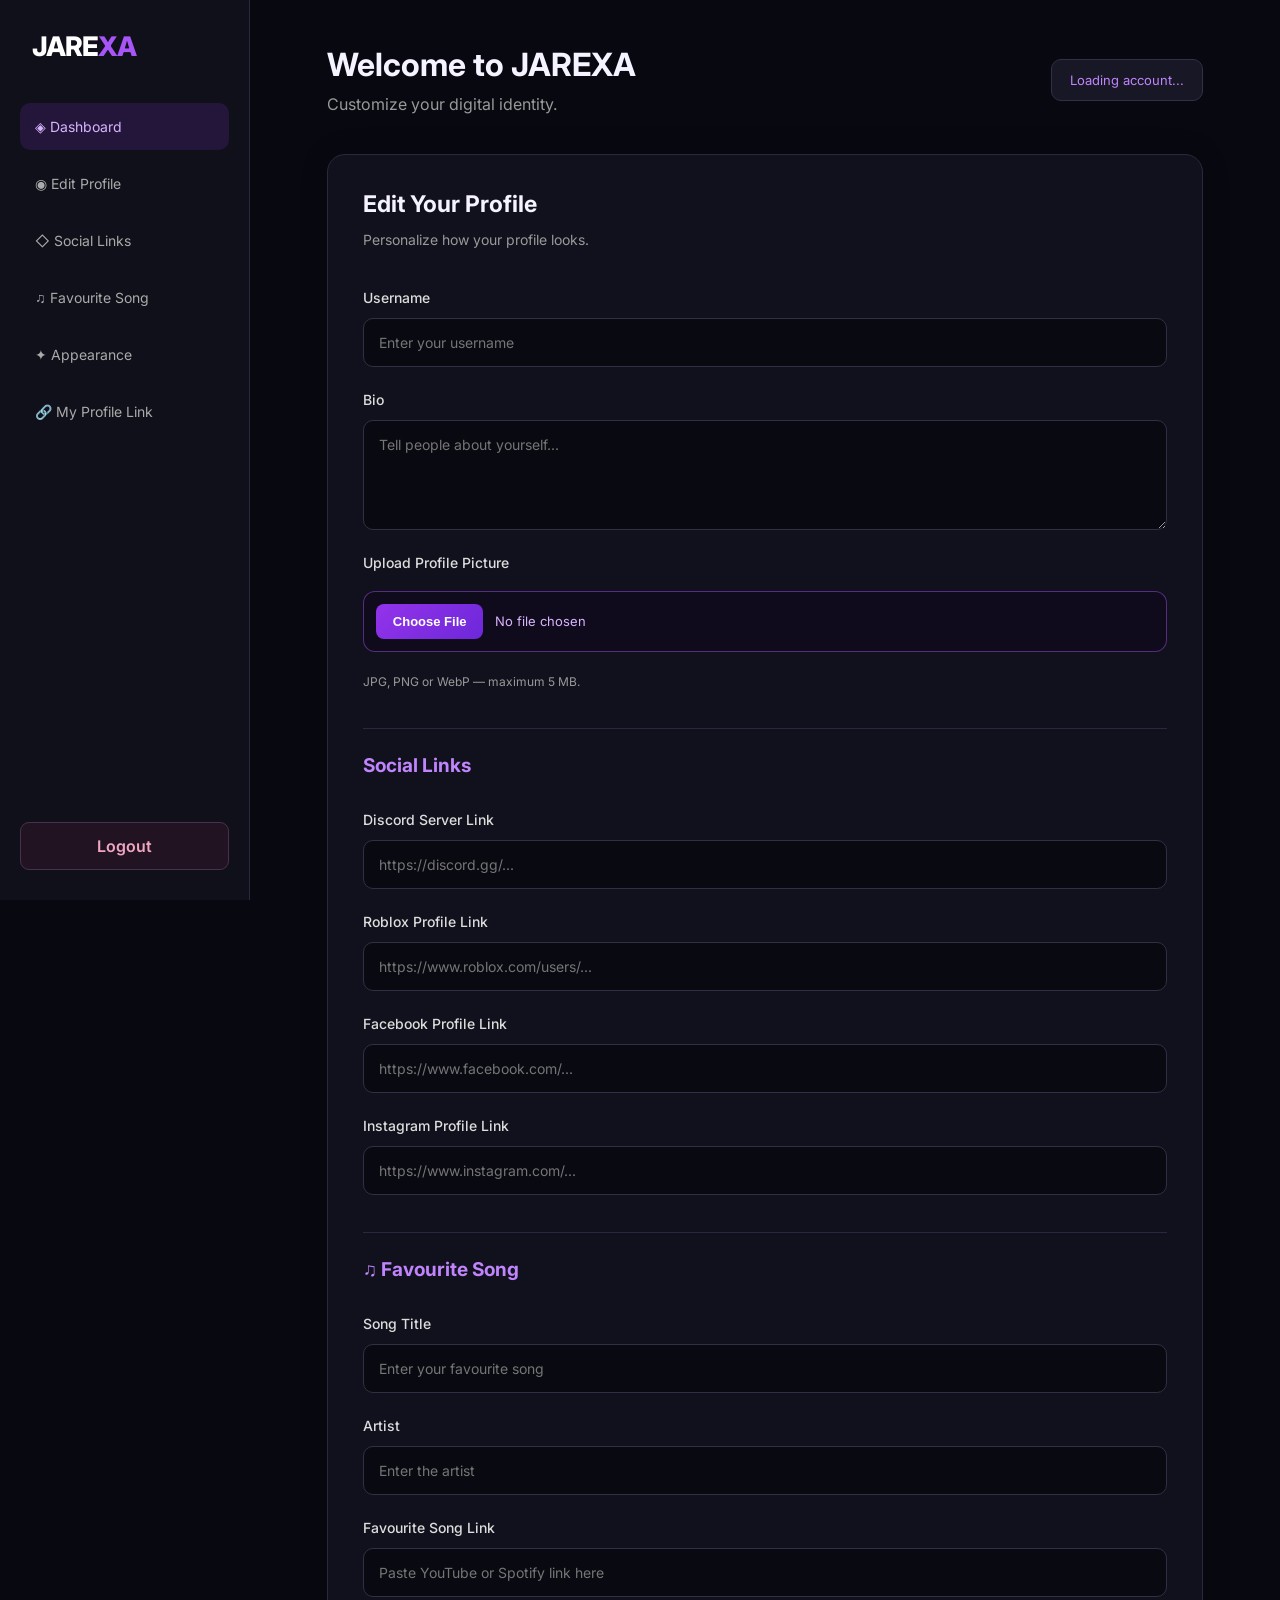
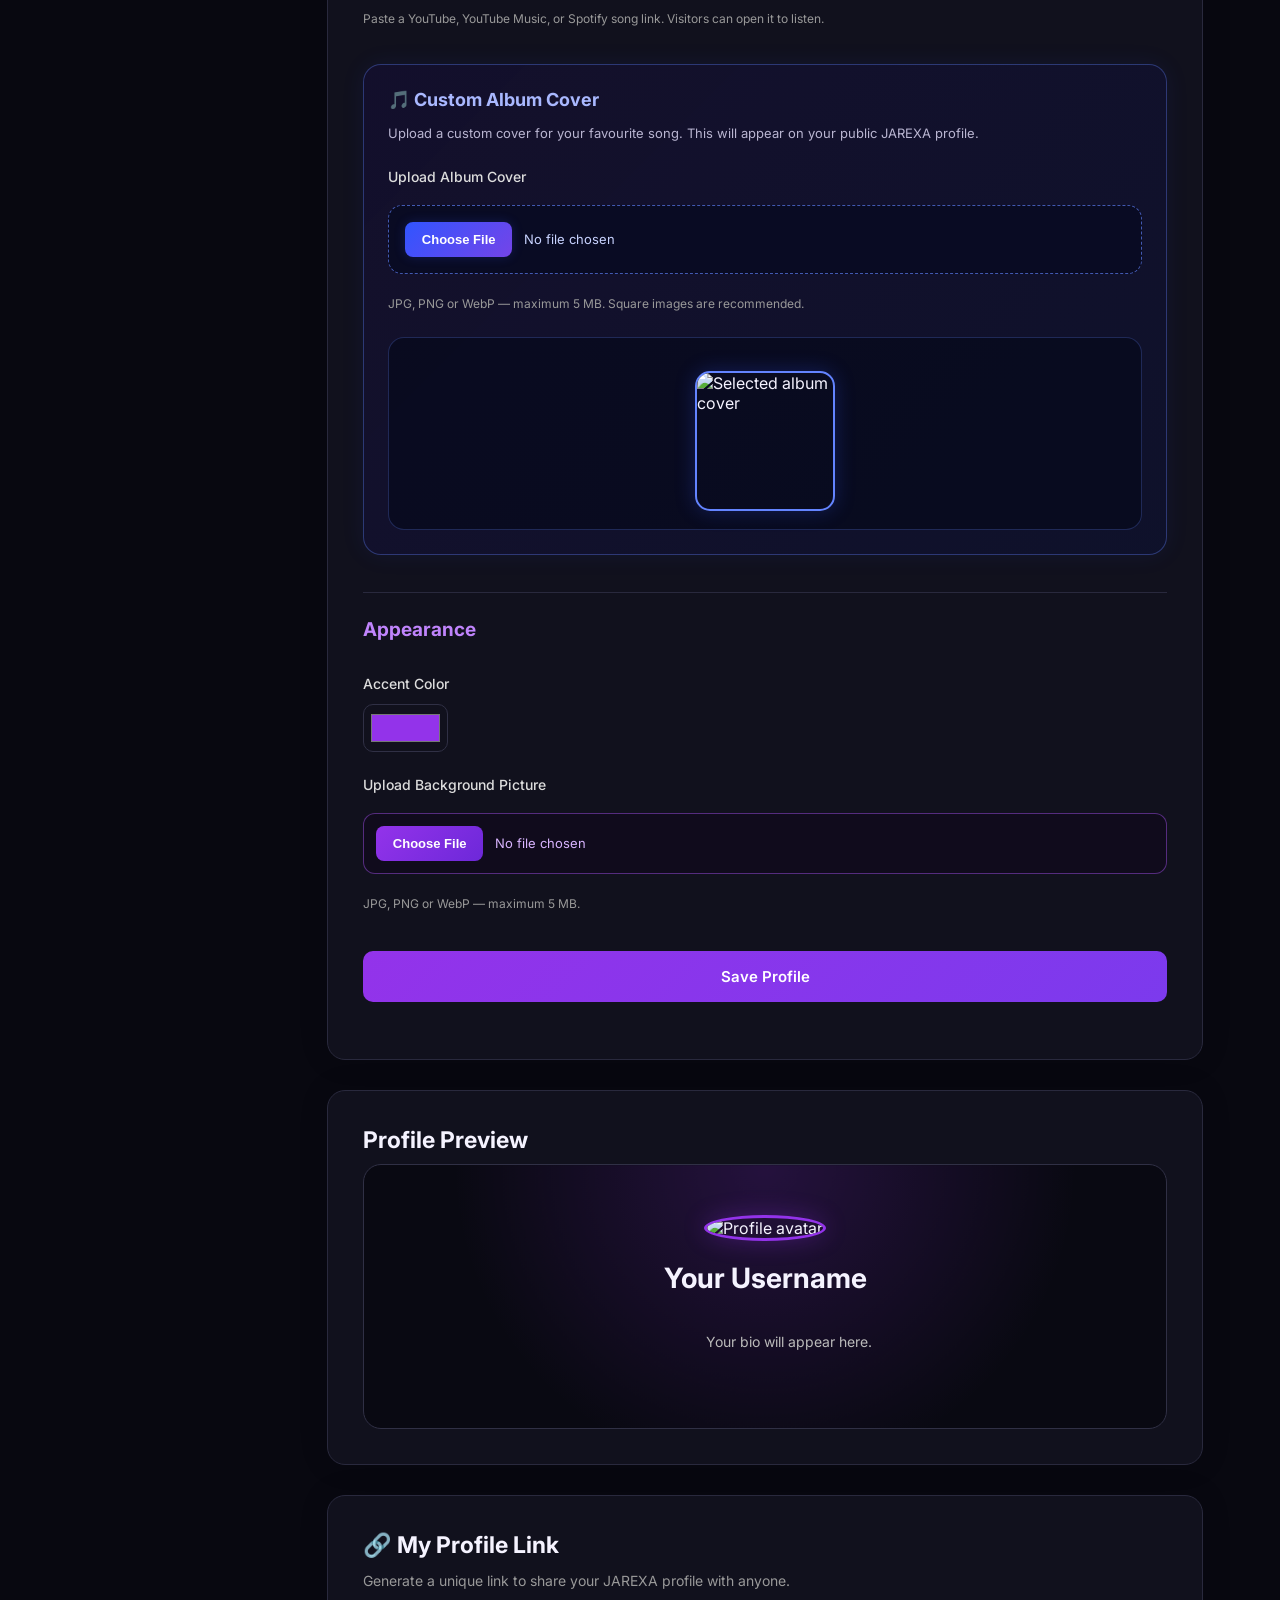
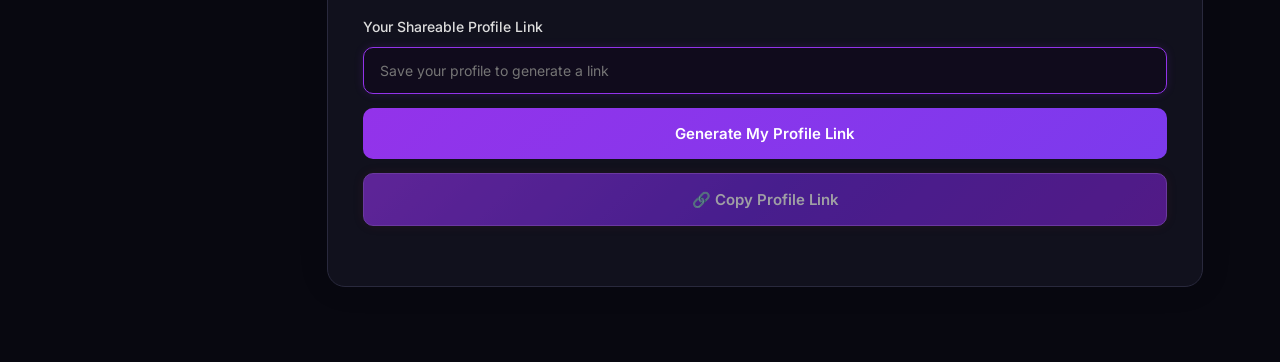
==== dashboard.html @ 4b4a604b "Initial commit" ====
<!DOCTYPE html>
<html lang="en">
<head>
  <meta charset="UTF-8">
  <meta name="viewport" content="width=device-width, initial-scale=1.0">

  <title>Dashboard — JAREXA</title>

  <link rel="stylesheet" href="./style.css">
  <link rel="stylesheet" href="./dashboard.css">
</head>

<body>

  <div class="dashboard-layout">

    <!-- SIDEBAR -->
    <aside class="dashboard-sidebar">

      <a href="./index.html" class="logo">
        JARE<span>XA</span>
      </a>

      <nav class="dashboard-menu">
        <a href="./dashboard.html" class="active">
          ◈ Dashboard
        </a>

        <a href="#profile-editor">
          ◉ Edit Profile
        </a>

        <a href="#social-links">
          ◇ Social Links
        </a>

        <a href="#music-settings">
          ♫ Favourite Song
        </a>

        <a href="#appearance">
          ✦ Appearance
        </a>

        <a href="#profile-link">
          🔗 My Profile Link
        </a>
      </nav>

      <button id="dashboardLogout" type="button">
        Logout
      </button>

    </aside>

    <!-- MAIN CONTENT -->
    <main class="dashboard-main">

      <!-- HEADER -->
      <header class="dashboard-header">
        <div>
          <h1>Welcome to JAREXA</h1>
          <p>Customize your digital identity.</p>
        </div>

        <span id="accountEmail">
          Loading account...
        </span>
      </header>

      <!-- PROFILE EDITOR -->
      <section class="dashboard-card" id="profile-editor">

        <h2>Edit Your Profile</h2>
        <p>Personalize how your profile looks.</p>

        <form id="profileForm">

          <label for="profileUsername">
            Username
          </label>

          <input
            type="text"
            id="profileUsername"
            placeholder="Enter your username"
            maxlength="30"
          >

          <label for="profileBio">
            Bio
          </label>

          <textarea
            id="profileBio"
            placeholder="Tell people about yourself..."
            maxlength="160"
          ></textarea>

          <!-- AVATAR -->
          <label for="profileAvatar">
            Upload Profile Picture
          </label>

          <input
            type="file"
            id="profileAvatar"
            accept="image/png,image/jpeg,image/webp"
          >

          <small>
            JPG, PNG or WebP — maximum 5 MB.
          </small>

          <!-- SOCIAL LINKS -->
          <div id="social-links">

            <h3>Social Links</h3>

            <label for="profileDiscord">
              Discord Server Link
            </label>

            <input
              type="url"
              id="profileDiscord"
              placeholder="https://discord.gg/..."
            >

            <label for="profileRoblox">
              Roblox Profile Link
            </label>

            <input
              type="url"
              id="profileRoblox"
              placeholder="https://www.roblox.com/users/..."
            >

            <label for="profileFacebook">
              Facebook Profile Link
            </label>

            <input
              type="url"
              id="profileFacebook"
              placeholder="https://www.facebook.com/..."
            >

            <label for="profileInstagram">
              Instagram Profile Link
            </label>

            <input
              type="url"
              id="profileInstagram"
              placeholder="https://www.instagram.com/..."
            >

          </div>

          <!-- FAVOURITE SONG -->
          <div id="music-settings">

            <h3>♫ Favourite Song</h3>

            <label for="profileSongTitle">
              Song Title
            </label>

            <input
              type="text"
              id="profileSongTitle"
              placeholder="Enter your favourite song"
              maxlength="100"
            >

            <label for="profileSongArtist">
              Artist
            </label>

            <input
              type="text"
              id="profileSongArtist"
              placeholder="Enter the artist"
              maxlength="100"
            >

            <label for="profileSongURL">
              Favourite Song Link
            </label>

            <input
              type="url"
              id="profileSongURL"
              placeholder="Paste YouTube or Spotify link here"
            >

            <small>
              Paste a YouTube, YouTube Music, or Spotify song link.
              Visitors can open it to listen.
            </small>

            <!-- CUSTOM ALBUM COVER -->
            <div class="album-cover-settings">

              <h3>🎵 Custom Album Cover</h3>

              <p>
                Upload a custom cover for your favourite song.
                This will appear on your public JAREXA profile.
              </p>

              <label for="profileSongCover">
                Upload Album Cover
              </label>

              <input
                type="file"
                id="profileSongCover"
                accept="image/png,image/jpeg,image/webp"
              >

              <small>
                JPG, PNG or WebP — maximum 5 MB.
                Square images are recommended.
              </small>

              <!-- ALBUM COVER PREVIEW -->
              <div
                class="album-cover-preview"
                id="albumCoverPreviewContainer"
                hidden
              >

                <img
                  id="albumCoverPreview"
                  src=""
                  alt="Selected album cover"
                  width="120"
                  height="120"
                  style="
                    width: 120px;
                    height: 120px;
                    object-fit: cover;
                    border-radius: 15px;
                    border: 2px solid #6384ff;
                    box-shadow: 0 0 20px rgba(49, 85, 255, 0.25);
                    margin-top: 15px;
                  "
                >

              </div>

            </div>

          </div>

          <!-- APPEARANCE -->
          <div id="appearance">

            <h3>Appearance</h3>

            <label for="profileColor">
              Accent Color
            </label>

            <input
              type="color"
              id="profileColor"
              value="#9333ea"
            >

            <label for="profileBackground">
              Upload Background Picture
            </label>

            <input
              type="file"
              id="profileBackground"
              accept="image/png,image/jpeg,image/webp"
            >

            <small>
              JPG, PNG or WebP — maximum 5 MB.
            </small>

          </div>

          <button
            type="submit"
            class="save-profile"
          >
            Save Profile
          </button>

          <p id="saveMessage" role="status"></p>

        </form>

      </section>

      <!-- PROFILE PREVIEW -->
      <section class="dashboard-card">

        <h2>Profile Preview</h2>

        <div
          class="profile-preview"
          id="profilePreview"
        >

          <img
            id="previewAvatar"
            src="https://placehold.co/120x120/181825/ffffff?text=J"
            alt="Profile avatar"
          >

          <h2 id="previewUsername">
            Your Username
          </h2>

          <p id="previewBio">
            Your bio will appear here.
          </p>

        </div>

      </section>

      <!-- SHAREABLE PROFILE LINK -->
      <section
        class="dashboard-card"
        id="profile-link"
      >

        <h2>🔗 My Profile Link</h2>

        <p>
          Generate a unique link to share your
          JAREXA profile with anyone.
        </p>

        <label for="publicProfileLink">
          Your Shareable Profile Link
        </label>

        <input
          type="text"
          id="publicProfileLink"
          placeholder="Save your profile to generate a link"
          readonly
        >

        <button
          type="button"
          id="generateProfileLink"
          class="save-profile"
        >
          Generate My Profile Link
        </button>

        <button
          type="button"
          id="copyProfileLink"
          class="save-profile"
          disabled
        >
          🔗 Copy Profile Link
        </button>

        <p id="linkMessage" role="status"></p>

      </section>

    </main>

  </div>

  <script
    type="module"
    src="./dashboard.js"
  ></script>

</body>
</html>
---- style.css ----
@import url('https://fonts.googleapis.com/css2?family=Inter:wght@400;500;600;700;800&display=swap');

:root {
  --background: #080810;
  --surface: #11111d;
  --surface-light: #171726;
  --primary: #9333ea;
  --primary-light: #a855f7;
  --text: #ffffff;
  --muted: #a1a1b5;
  --border: #29293e;
}

* {
  margin: 0;
  padding: 0;
  box-sizing: border-box;
}

html {
  scroll-behavior: smooth;
}

body {
  font-family: 'Inter', sans-serif;
  background: var(--background);
  color: var(--text);
  min-height: 100vh;
  overflow-x: hidden;
}

button,
input,
textarea {
  font: inherit;
}

button {
  cursor: pointer;
}

a {
  -webkit-tap-highlight-color: transparent;
}

button:focus-visible,
a:focus-visible,
input:focus-visible {
  outline: 2px solid #c084fc;
  outline-offset: 3px;
}

/* NAVIGATION */

.navbar {
  width: 100%;
  padding: 25px 8%;
  display: flex;
  justify-content: space-between;
  align-items: center;
  gap: 20px;
  background: rgba(10, 10, 20, 0.9);
  border-bottom: 1px solid var(--border);
}

.logo {
  color: white;
  font-size: 27px;
  font-weight: 800;
  text-decoration: none;
  letter-spacing: -1px;
}

.logo span {
  color: var(--primary-light);
}

.nav-links {
  display: flex;
  align-items: center;
  gap: 30px;
}

.nav-links a {
  color: #c4c4d0;
  text-decoration: none;
  font-size: 14px;
  transition: color 0.2s;
}

.nav-links a:hover {
  color: #c084fc;
}

.nav-links .nav-button {
  display: inline-block;
  background: var(--primary);
  color: white;
  padding: 11px 22px;
  border-radius: 9px;
  font-weight: 600;
  transition: background 0.2s, transform 0.2s;
}

.nav-links .nav-button:hover {
  background: var(--primary-light);
  color: white;
  transform: translateY(-2px);
}

/* HERO */

.hero {
  min-height: 85vh;
  display: flex;
  align-items: center;
  justify-content: center;
  text-align: center;
  padding: 85px 20px;
  background:
    radial-gradient(
      circle at 50% 35%,
      rgba(147, 51, 234, 0.24),
      transparent 55%
    ),
    #080810;
}

.hero-content {
  width: 100%;
  max-width: 850px;
  animation: fadeUp 0.7s ease both;
}

.badge {
  display: inline-block;
  padding: 10px 20px;
  background: rgba(168, 85, 247, 0.1);
  border: 1px solid rgba(168, 85, 247, 0.35);
  border-radius: 50px;
  color: #d8b4fe;
  font-size: 13px;
  margin-bottom: 25px;
}

.hero h1 {
  font-size: clamp(38px, 6vw, 72px);
  font-weight: 800;
  line-height: 1.15;
  letter-spacing: -2px;
  margin-bottom: 25px;
}

.hero h1 span {
  display: block;
  background: linear-gradient(
    90deg,
    #d8b4fe,
    #a855f7,
    #7c3aed
  );
  -webkit-background-clip: text;
  background-clip: text;
  color: transparent;
}

.hero p {
  color: var(--muted);
  font-size: 17px;
  line-height: 1.8;
  max-width: 620px;
  margin: 0 auto 35px;
}

/* HERO BUTTONS */

.hero-buttons {
  display: flex;
  justify-content: center;
  align-items: center;
  gap: 15px;
  flex-wrap: wrap;
}

.hero-buttons button,
.secondary-btn {
  display: inline-flex;
  align-items: center;
  justify-content: center;
  min-height: 49px;
  padding: 15px 30px;
  border-radius: 10px;
  font-size: 15px;
  font-weight: 600;
  text-decoration: none;
  transition:
    transform 0.2s,
    background 0.2s,
    box-shadow 0.2s,
    border-color 0.2s;
}

#getStartedBtn {
  background: var(--primary);
  color: white;
  border: none;
  box-shadow: 0 0 25px rgba(147, 51, 234, 0.35);
}

#getStartedBtn:hover {
  background: var(--primary-light);
  transform: translateY(-3px);
  box-shadow: 0 0 35px rgba(147, 51, 234, 0.5);
}

.secondary-btn {
  border: 1px solid #44445a;
  color: white;
  background: #151520;
}

.secondary-btn:hover {
  border-color: var(--primary-light);
  transform: translateY(-3px);
}

/* FEATURES */

.features {
  padding: 100px 8%;
  text-align: center;
}

.features h2 {
  font-size: clamp(28px, 4vw, 38px);
  margin-bottom: 15px;
}

.section-subtitle {
  color: var(--muted);
  margin-bottom: 50px;
}

.feature-grid {
  display: grid;
  grid-template-columns: repeat(4, minmax(0, 1fr));
  gap: 20px;
}

.feature-card {
  background: var(--surface);
  border: 1px solid var(--border);
  padding: 35px 25px;
  border-radius: 16px;
  text-align: left;
  transition:
    transform 0.25s,
    border-color 0.25s,
    box-shadow 0.25s;
}

.feature-card:hover {
  border-color: var(--primary);
  transform: translateY(-5px);
  box-shadow: 0 0 30px rgba(147, 51, 234, 0.14);
}

.feature-card h3 {
  font-size: 18px;
  margin-bottom: 15px;
}

.feature-card p {
  color: var(--muted);
  font-size: 14px;
  line-height: 1.7;
}

/* FOOTER */

footer {
  padding: 30px 20px;
  text-align: center;
  color: #85859b;
  border-top: 1px solid var(--border);
  font-size: 13px;
}

/* LOGIN & SIGNUP MODAL */

.auth-modal {
  position: fixed;
  inset: 0;
  background: rgba(0, 0, 0, 0.82);
  backdrop-filter: blur(10px);
  display: none;
  align-items: center;
  justify-content: center;
  z-index: 999;
  padding: 20px;
}

.auth-modal.active {
  display: flex;
}

.auth-box {
  position: relative;
  background: #12121f;
  border: 1px solid #7030b5;
  border-radius: 18px;
  padding: 40px;
  width: 100%;
  max-width: 400px;
  text-align: center;
  box-shadow: 0 0 45px rgba(147, 51, 234, 0.2);
}

.auth-box h2 {
  font-size: 28px;
  margin-bottom: 10px;
}

.auth-box p {
  color: var(--muted);
  margin-bottom: 25px;
  font-size: 14px;
}

.auth-box input {
  width: 100%;
  padding: 15px;
  margin-bottom: 15px;
  border: 1px solid #303045;
  border-radius: 9px;
  background: #090912;
  color: white;
  outline: none;
  font-size: 14px;
}

.auth-box input:focus {
  border-color: var(--primary-light);
}

#authSubmit {
  width: 100%;
  padding: 15px;
  background: var(--primary);
  border: none;
  border-radius: 9px;
  color: white;
  font-size: 15px;
  font-weight: 600;
  transition: background 0.2s;
}

#authSubmit:hover {
  background: var(--primary-light);
}

#authSubmit:disabled {
  opacity: 0.6;
  cursor: not-allowed;
}

.close-modal {
  position: absolute;
  top: 12px;
  right: 18px;
  background: transparent;
  color: #aaa;
  border: none;
  font-size: 28px;
  cursor: pointer;
}

.close-modal:hover {
  color: white;
}

#authMessage {
  margin-top: 18px;
  margin-bottom: 0;
  color: #d8b4fe;
  font-size: 13px;
  line-height: 1.5;
  overflow-wrap: anywhere;
}

/* ANIMATIONS */

@keyframes fadeUp {
  from {
    opacity: 0;
    transform: translateY(22px);
  }

  to {
    opacity: 1;
    transform: translateY(0);
  }
}

@media (prefers-reduced-motion: reduce) {
  *,
  *::before,
  *::after {
    animation-duration: 0.01ms !important;
    transition-duration: 0.01ms !important;
    scroll-behavior: auto !important;
  }
}

/* TABLET */

@media (max-width: 900px) {
  .feature-grid {
    grid-template-columns: repeat(2, minmax(0, 1fr));
  }
}

/* MOBILE */

@media (max-width: 600px) {
  .navbar {
    padding: 20px;
    flex-wrap: wrap;
  }

  .logo {
    font-size: 23px;
  }

  .nav-links {
    gap: 12px;
  }

  .nav-links a {
    font-size: 12px;
  }

  .nav-links .nav-button {
    padding: 9px 12px;
  }

  .hero {
    min-height: 75vh;
    padding: 70px 18px;
  }

  .hero h1 {
    letter-spacing: -1px;
  }

  .hero p {
    font-size: 14px;
  }

  .features {
    padding: 75px 20px;
  }

  .feature-grid {
    grid-template-columns: 1fr;
  }

  .feature-card {
    padding: 28px 22px;
  }

  .auth-box {
    padding: 35px 22px;
  }
}

/* JAREXA PASSWORD VISIBILITY */

.password-wrapper {
  position: relative;
  width: 100%;
}

.password-wrapper input {
  padding-right: 55px;
}

.toggle-password {
  position: absolute;
  right: 12px;
  top: 15px;
  width: 35px;
  height: 35px;
  display: flex;
  align-items: center;
  justify-content: center;
  border: none;
  border-radius: 7px;
  background: transparent;
  color: #c084fc;
  cursor: pointer;
}

.toggle-password svg {
  width: 21px;
  height: 21px;
}

.toggle-password:hover {
  color: white;
}

.toggle-password:focus-visible {
  outline: 2px solid #c084fc;
  outline-offset: 2px;
}

.toggle-password svg [hidden] {
  display: none;
}

/* JAREXA PASSWORD VISIBILITY BUTTON */

.password-wrapper {
  position: relative;
  width: 100%;
}

.password-wrapper input {
  width: 100%;
  padding-right: 52px;
}

.password-toggle {
  position: absolute;
  top: 50%;
  right: 14px;
  transform: translateY(-50%);

  display: flex;
  align-items: center;
  justify-content: center;

  width: 28px;
  height: 28px;
  padding: 0;

  border: none;
  background: transparent;
  color: #c084fc;
  cursor: pointer;
}

.password-toggle svg {
  display: block;
  width: 20px;
  height: 20px;
}

.password-toggle:hover {
  color: #e9d5ff;
}

/* ==========================================
   JAREXA — PASSWORD EYE ICON FIX
========================================== */

.auth-box .password-wrapper {
  position: relative;
  width: 100%;
  display: flex;
  align-items: center;
}

.auth-box .password-wrapper input {
  display: block;
  width: 100%;
  padding-right: 55px;
}

.auth-box .password-wrapper .toggle-password {
  position: absolute;
  top: 50%;
  right: 14px;
  left: auto;
  bottom: auto;

  transform: translateY(-50%);

  display: flex;
  align-items: center;
  justify-content: center;

  width: 28px;
  height: 28px;

  margin: 0;
  padding: 0;

  border: none;
  border-radius: 6px;

  background: transparent;
  color: #c084fc;

  cursor: pointer;
  z-index: 2;
}

.auth-box .password-wrapper .toggle-password svg {
  display: block;
  width: 20px;
  height: 20px;
  flex-shrink: 0;
}

.auth-box .password-wrapper .toggle-password:hover {
  color: #e9d5ff;
}

.auth-box .password-wrapper .toggle-password:focus-visible {
  outline: 2px solid #c084fc;
  outline-offset: 3px;
}

/* =====================================
   JAREXA - FIX PASSWORD EYE ALIGNMENT
===================================== */

.auth-box .password-wrapper {
  position: relative !important;
  display: block !important;
  width: 100% !important;
}

.auth-box .password-wrapper #password {
  display: block !important;
  width: 100% !important;
  padding-right: 55px !important;
}

.auth-box .password-wrapper #togglePassword {
  position: absolute !important;

  top: 0 !important;
  right: 12px !important;
  bottom: 0 !important;
  left: auto !important;

  transform: none !important;

  display: flex !important;
  align-items: center !important;
  justify-content: center !important;

  width: 32px !important;
  height: 100% !important;

  margin: 0 !important;
  padding: 0 !important;

  border: none !important;
  background: transparent !important;
  box-shadow: none !important;

  color: #c084fc !important;
  cursor: pointer;
}

.auth-box .password-wrapper #togglePassword svg {
  display: block !important;
  width: 20px !important;
  height: 20px !important;
  margin: 0 !important;
  padding: 0 !important;
  flex-shrink: 0;
}
/* =====================================
   JAREXA PASSWORD VISIBILITY
===================================== */

.auth-box .password-wrapper {
  position: relative;
  display: block;
  width: 100%;
}

.auth-box .password-wrapper #password {
  display: block;
  width: 100%;
  padding-right: 55px;
}

.auth-box .password-wrapper #togglePassword {
  position: absolute;
  top: 0;
  right: 12px;
  bottom: 15px;

  display: flex;
  align-items: center;
  justify-content: center;

  width: 32px;
  padding: 0;
  margin: 0;

  border: none;
  border-radius: 6px;
  background: transparent;
  color: #c084fc;

  cursor: pointer;
  z-index: 2;
}

.auth-box .password-wrapper #togglePassword svg {
  display: block;
  width: 20px;
  height: 20px;
  flex-shrink: 0;
}

.auth-box .password-wrapper #togglePassword:hover {
  color: #e9d5ff;
}

.auth-box .password-wrapper #togglePassword:focus-visible {
  outline: 2px solid #c084fc;
  outline-offset: 3px;
}

.auth-box .password-wrapper #togglePassword svg [hidden] {
  display: none;
}

/* ==========================================
   JAREXA — CUSTOM ALBUM COVER
========================================== */

#jarexaAlbumCover {
  display: block;
  width: 60px;
  height: 60px;
  flex-shrink: 0;
  object-fit: cover;
  border-radius: 15px;
  border: 1px solid rgba(99, 132, 255, 0.45);
  box-shadow: 0 0 20px rgba(49, 85, 255, 0.3);
  transition: transform 0.25s ease;
}

#jarexaAlbumCover:hover {
  transform: scale(1.05);
}

/* MOBILE */

@media (max-width: 480px) {
  #jarexaAlbumCover {
    width: 48px;
    height: 48px;
    border-radius: 12px;
  }
}
---- dashboard.css ----
/* ===================================
   JAREXA DASHBOARD DESIGN
=================================== */

.dashboard-layout {
  display: flex;
  min-height: 100vh;
  background: #080810;
  color: #f5f3ff;
}

/* SIDEBAR */

.dashboard-sidebar {
  width: 250px;
  flex-shrink: 0;
  min-height: 100vh;
  background: #10101b;
  border-right: 1px solid #29293d;
  padding: 30px 20px;
  display: flex;
  flex-direction: column;
  gap: 40px;
  position: sticky;
  top: 0;
  height: 100vh;
  overflow-y: auto;
}

.dashboard-sidebar .logo {
  padding-left: 12px;
}

.dashboard-menu {
  display: flex;
  flex-direction: column;
  gap: 10px;
}

.dashboard-menu a {
  color: #aaa;
  text-decoration: none;
  padding: 15px;
  border-radius: 10px;
  font-size: 14px;
  transition: background 0.2s, color 0.2s;
}

.dashboard-menu a:hover,
.dashboard-menu a.active {
  background: rgba(147, 51, 234, 0.15);
  color: #d8b4fe;
}

#dashboardLogout {
  margin-top: auto;
  padding: 13px;
  border-radius: 9px;
  border: 1px solid #49304f;
  background: #211322;
  color: #f0a5c0;
  cursor: pointer;
  font-weight: 600;
  transition: background 0.2s;
}

#dashboardLogout:hover {
  background: #351b35;
}

/* MAIN CONTENT */

.dashboard-main {
  flex: 1;
  min-width: 0;
  padding: 45px 6%;
}

.dashboard-header {
  display: flex;
  justify-content: space-between;
  align-items: center;
  gap: 20px;
  margin-bottom: 40px;
}

.dashboard-header h1 {
  font-size: 32px;
  margin-bottom: 10px;
}

.dashboard-header p {
  color: #999;
}

#accountEmail {
  background: #171725;
  border: 1px solid #303048;
  padding: 12px 18px;
  border-radius: 10px;
  color: #c084fc;
  font-size: 13px;
  overflow-wrap: anywhere;
}

/* DASHBOARD CARDS */

.dashboard-card {
  background: #11111d;
  border: 1px solid #29293d;
  border-radius: 18px;
  padding: 35px;
  margin-bottom: 30px;
  box-shadow: 0 0 30px rgba(0, 0, 0, 0.12);
}

.dashboard-card h2 {
  font-size: 23px;
  margin-bottom: 10px;
}

.dashboard-card > p {
  color: #999;
  font-size: 14px;
  margin-bottom: 25px;
  line-height: 1.7;
}

/* PROFILE FORM */

#profileForm {
  display: flex;
  flex-direction: column;
  gap: 12px;
}

#profileForm label,
#profile-link label {
  color: #ddd;
  font-size: 14px;
  font-weight: 500;
  margin-top: 12px;
}

#profileForm input:not([type="color"]),
#profileForm textarea {
  width: 100%;
  padding: 15px;
  background: #090912;
  color: white;
  border: 1px solid #303045;
  border-radius: 10px;
  font-family: inherit;
  font-size: 14px;
  outline: none;
  transition: border-color 0.2s, box-shadow 0.2s;
}

#profileForm input:focus,
#profileForm textarea:focus {
  border-color: #9333ea;
  box-shadow: 0 0 0 3px rgba(147, 51, 234, 0.12);
}

#profileForm textarea {
  min-height: 110px;
  resize: vertical;
}

#profileForm small {
  color: #999;
  font-size: 12px;
  line-height: 1.6;
}

/* PROFILE SECTIONS */

#social-links,
#music-settings,
#appearance {
  display: flex;
  flex-direction: column;
  gap: 12px;
  margin-top: 25px;
  padding-top: 25px;
  border-top: 1px solid #29293d;
  scroll-margin-top: 20px;
}

#social-links h3,
#music-settings h3,
#appearance h3 {
  font-size: 19px;
  margin-bottom: 10px;
  color: #c084fc;
}

/* ACCENT COLOR */

#profileColor {
  width: 85px;
  height: 48px;
  background: transparent;
  border: 1px solid #303045;
  border-radius: 10px;
  padding: 5px;
  cursor: pointer;
}

/* ===================================
   FILE UPLOAD INPUTS
=================================== */

#profileForm #profileAvatar,
#profileForm #profileBackground,
#profileForm #profileSongCover {
  display: block;
  width: 100%;
  margin: 8px 0;
  padding: 12px;
  border: 1px solid rgba(168, 85, 247, 0.45);
  border-radius: 12px;
  background: #100b1c;
  color: #d8b4fe;
  font-size: 13px;
  cursor: pointer;
}

#profileAvatar:hover,
#profileBackground:hover,
#profileSongCover:hover {
  border-color: #c084fc;
  box-shadow: 0 0 15px rgba(168, 85, 247, 0.25);
}

#profileAvatar::file-selector-button,
#profileBackground::file-selector-button,
#profileSongCover::file-selector-button {
  padding: 10px 17px;
  margin-right: 12px;
  border: none;
  border-radius: 8px;
  background: linear-gradient(135deg, #9333ea, #6d28d9);
  color: white;
  font-weight: 600;
  cursor: pointer;
  transition: background 0.2s;
}

#profileAvatar::file-selector-button:hover,
#profileBackground::file-selector-button:hover,
#profileSongCover::file-selector-button:hover {
  background: #a855f7;
}

/* ===================================
   CUSTOM ALBUM COVER SECTION
=================================== */

.album-cover-settings {
  display: flex;
  flex-direction: column;
  gap: 12px;
  margin-top: 24px;
  padding: 24px;
  border: 1px solid rgba(99, 132, 255, 0.35);
  border-radius: 18px;
  background: linear-gradient(
    135deg,
    rgba(20, 16, 45, 0.95),
    rgba(15, 18, 45, 0.9)
  );
  box-shadow: 0 0 24px rgba(49, 85, 255, 0.08);
}

#music-settings .album-cover-settings h3 {
  margin-bottom: 0;
  color: #a9b8ff;
  font-size: 18px;
}

.album-cover-settings > p {
  color: #b9b5d1;
  font-size: 13px;
  line-height: 1.7;
}

.album-cover-settings label {
  color: #e2ddff;
  font-weight: 600;
}

#profileForm #profileSongCover {
  background: rgba(9, 12, 35, 0.9);
  border: 1px dashed rgba(99, 132, 255, 0.65);
  color: #c8d3ff;
  padding: 16px;
  border-radius: 14px;
}

#profileForm #profileSongCover:hover {
  border-color: #93a8ff;
  box-shadow: 0 0 18px rgba(49, 85, 255, 0.2);
}

#profileSongCover::file-selector-button {
  background: linear-gradient(135deg, #3155ff, #7444e8);
  box-shadow: 0 0 12px rgba(49, 85, 255, 0.2);
}

#profileSongCover::file-selector-button:hover {
  background: linear-gradient(135deg, #4c6cff, #8b5cf6);
}

#albumCoverPreviewContainer {
  display: flex;
  justify-content: center;
  align-items: center;
  margin-top: 12px;
  padding: 18px;
  background: rgba(7, 9, 28, 0.7);
  border: 1px solid rgba(99, 132, 255, 0.25);
  border-radius: 16px;
}

#albumCoverPreview {
  display: block;
  width: 140px !important;
  height: 140px !important;
  object-fit: cover;
  border-radius: 16px;
  border: 2px solid #6384ff;
  box-shadow: 0 0 25px rgba(49, 85, 255, 0.3);
}

/* SAVE BUTTON */

.save-profile {
  margin-top: 25px;
  background: linear-gradient(135deg, #9333ea, #7c3aed);
  border: none;
  padding: 16px;
  color: white;
  border-radius: 10px;
  font-size: 15px;
  font-weight: 600;
  cursor: pointer;
  transition: transform 0.2s, box-shadow 0.2s;
}

.save-profile:hover:not(:disabled) {
  transform: translateY(-2px);
  box-shadow: 0 0 25px rgba(147, 51, 234, 0.35);
}

.save-profile:disabled {
  opacity: 0.6;
  cursor: not-allowed;
  transform: none;
  box-shadow: none;
}

#saveMessage {
  font-size: 14px;
  color: #c084fc;
  margin-top: 10px;
  line-height: 1.6;
}

/* PROFILE PREVIEW */

.profile-preview {
  background:
    radial-gradient(circle at top, rgba(147, 51, 234, 0.2), transparent 65%),
    #090912;
  border: 1px solid #303045;
  border-radius: 18px;
  padding: 50px 25px;
  text-align: center;
  background-size: cover;
  background-position: center;
  overflow-wrap: anywhere;
  transition: border-color 0.2s;
}

#previewAvatar {
  width: 120px;
  height: 120px;
  object-fit: cover;
  border-radius: 50%;
  border: 3px solid #9333ea;
  box-shadow: 0 0 25px rgba(147, 51, 234, 0.3);
  margin-bottom: 20px;
}

#previewUsername {
  font-size: 28px;
  margin-bottom: 12px;
}

#previewBio {
  color: #bbb;
  font-size: 14px;
  line-height: 1.7;
  white-space: pre-wrap;
}

/* PROFILE LINK */

#profile-link label {
  display: block;
  margin-bottom: 8px;
}

#publicProfileLink {
  display: block;
  width: 100%;
  box-sizing: border-box;
  padding: 14px 16px;
  margin: 12px 0;
  border: 1px solid #9333ea;
  border-radius: 10px;
  outline: none;
  background: #100b1c;
  color: #e9d5ff;
  font-size: 14px;
  box-shadow: 0 0 10px rgba(147, 51, 234, 0.15);
}

#publicProfileLink:focus {
  border-color: #c084fc;
}

#generateProfileLink,
#copyProfileLink {
  display: block;
  width: 100%;
  margin-top: 14px;
}

#copyProfileLink {
  border: 1px solid #a855f7;
  background: linear-gradient(135deg, #9333ea, #6d28d9, #7e22ce);
  box-shadow: 0 0 12px rgba(147, 51, 51, 0.2);
}

#linkMessage {
  color: #c084fc;
  font-size: 13px;
  margin-top: 12px;
  line-height: 1.6;
}

/* MOBILE RESPONSIVE */

@media (max-width: 900px) {
  .dashboard-sidebar {
    width: 200px;
  }

  .dashboard-main {
    padding: 30px;
  }
}

@media (max-width: 650px) {
  .dashboard-layout {
    flex-direction: column;
  }

  .dashboard-sidebar {
    width: 100%;
    height: auto;
    min-height: auto;
    position: relative;
    gap: 20px;
    padding: 20px;
  }

  .dashboard-menu {
    flex-direction: row;
    overflow-x: auto;
    padding-bottom: 5px;
  }

  .dashboard-menu a {
    white-space: nowrap;
    padding: 12px;
  }

  #dashboardLogout {
    margin-top: 0;
  }

  .dashboard-main {
    padding: 20px;
  }

  .dashboard-header {
    flex-direction: column;
    align-items: flex-start;
  }

  .dashboard-header h1 {
    font-size: 25px;
  }

  .dashboard-card {
    padding: 22px;
  }

  .profile-preview {
    padding: 35px 15px;
  }

  .album-cover-settings {
    padding: 16px;
  }
}
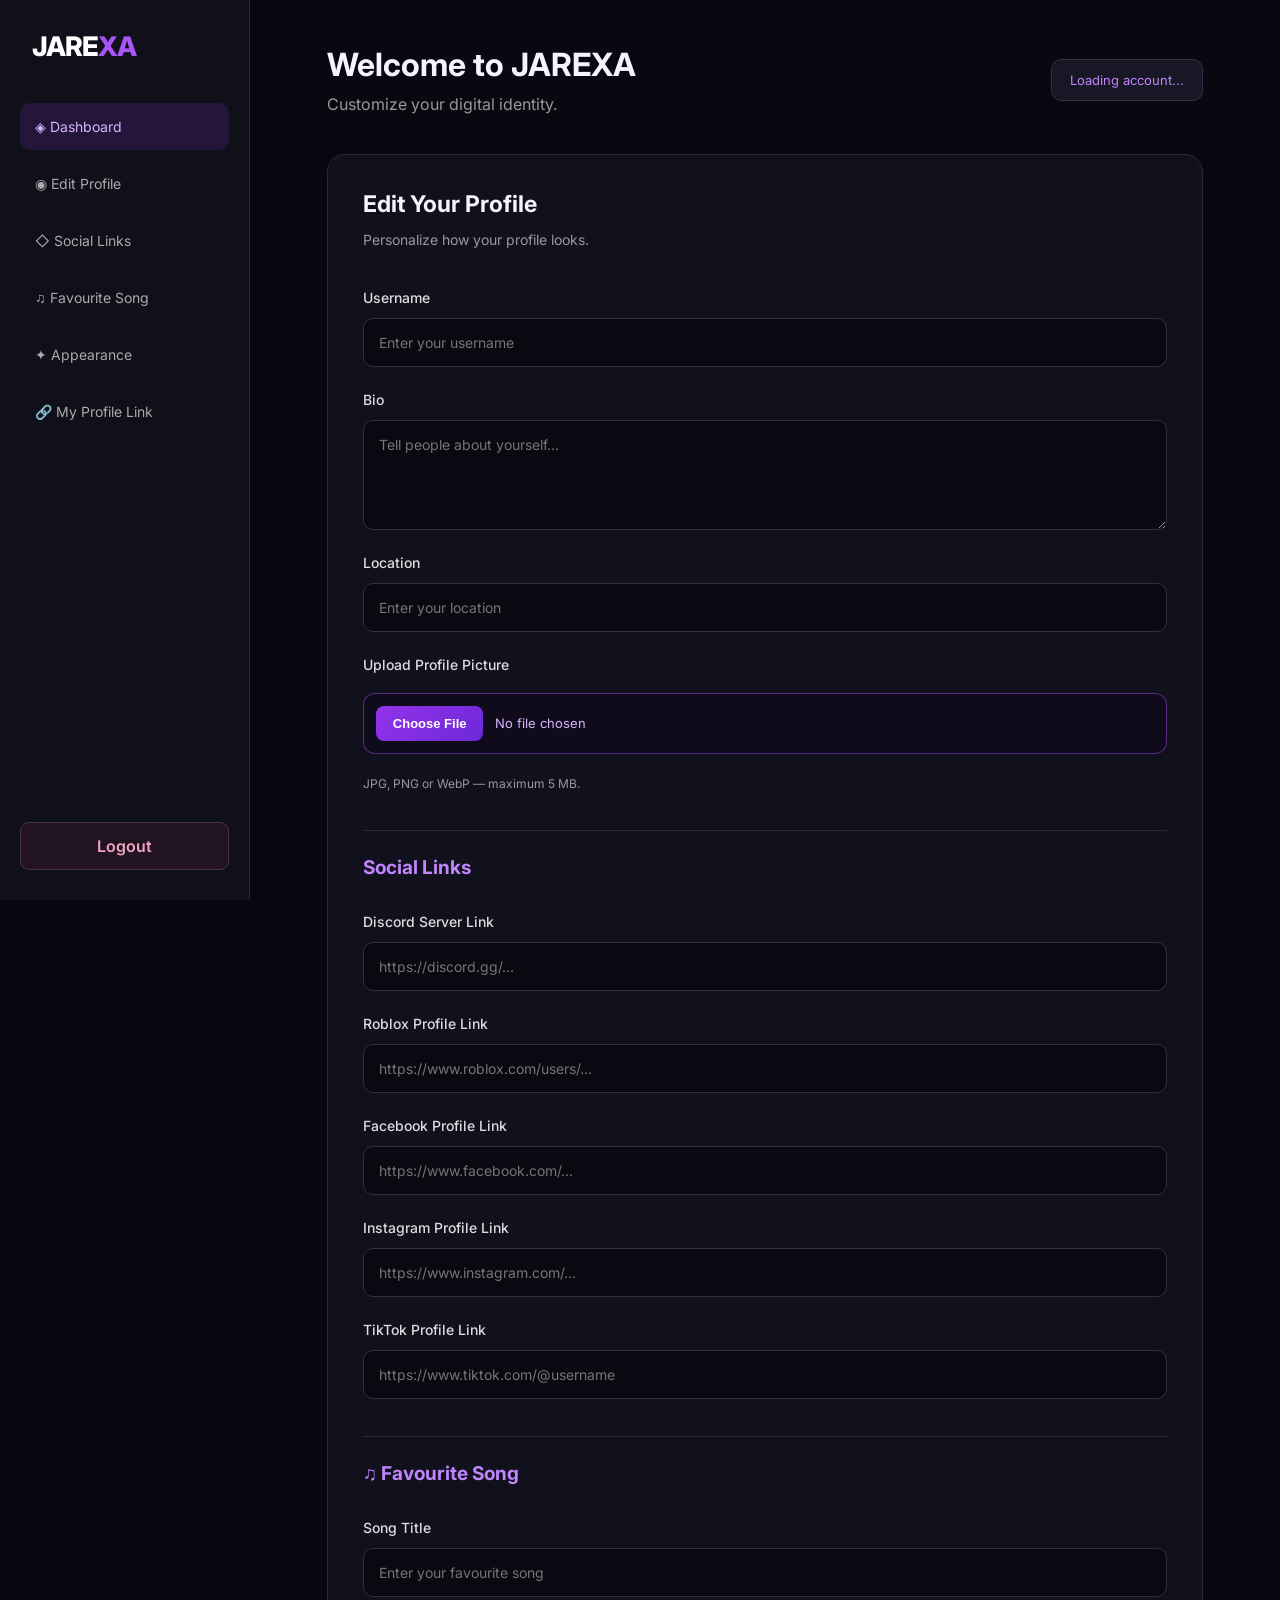
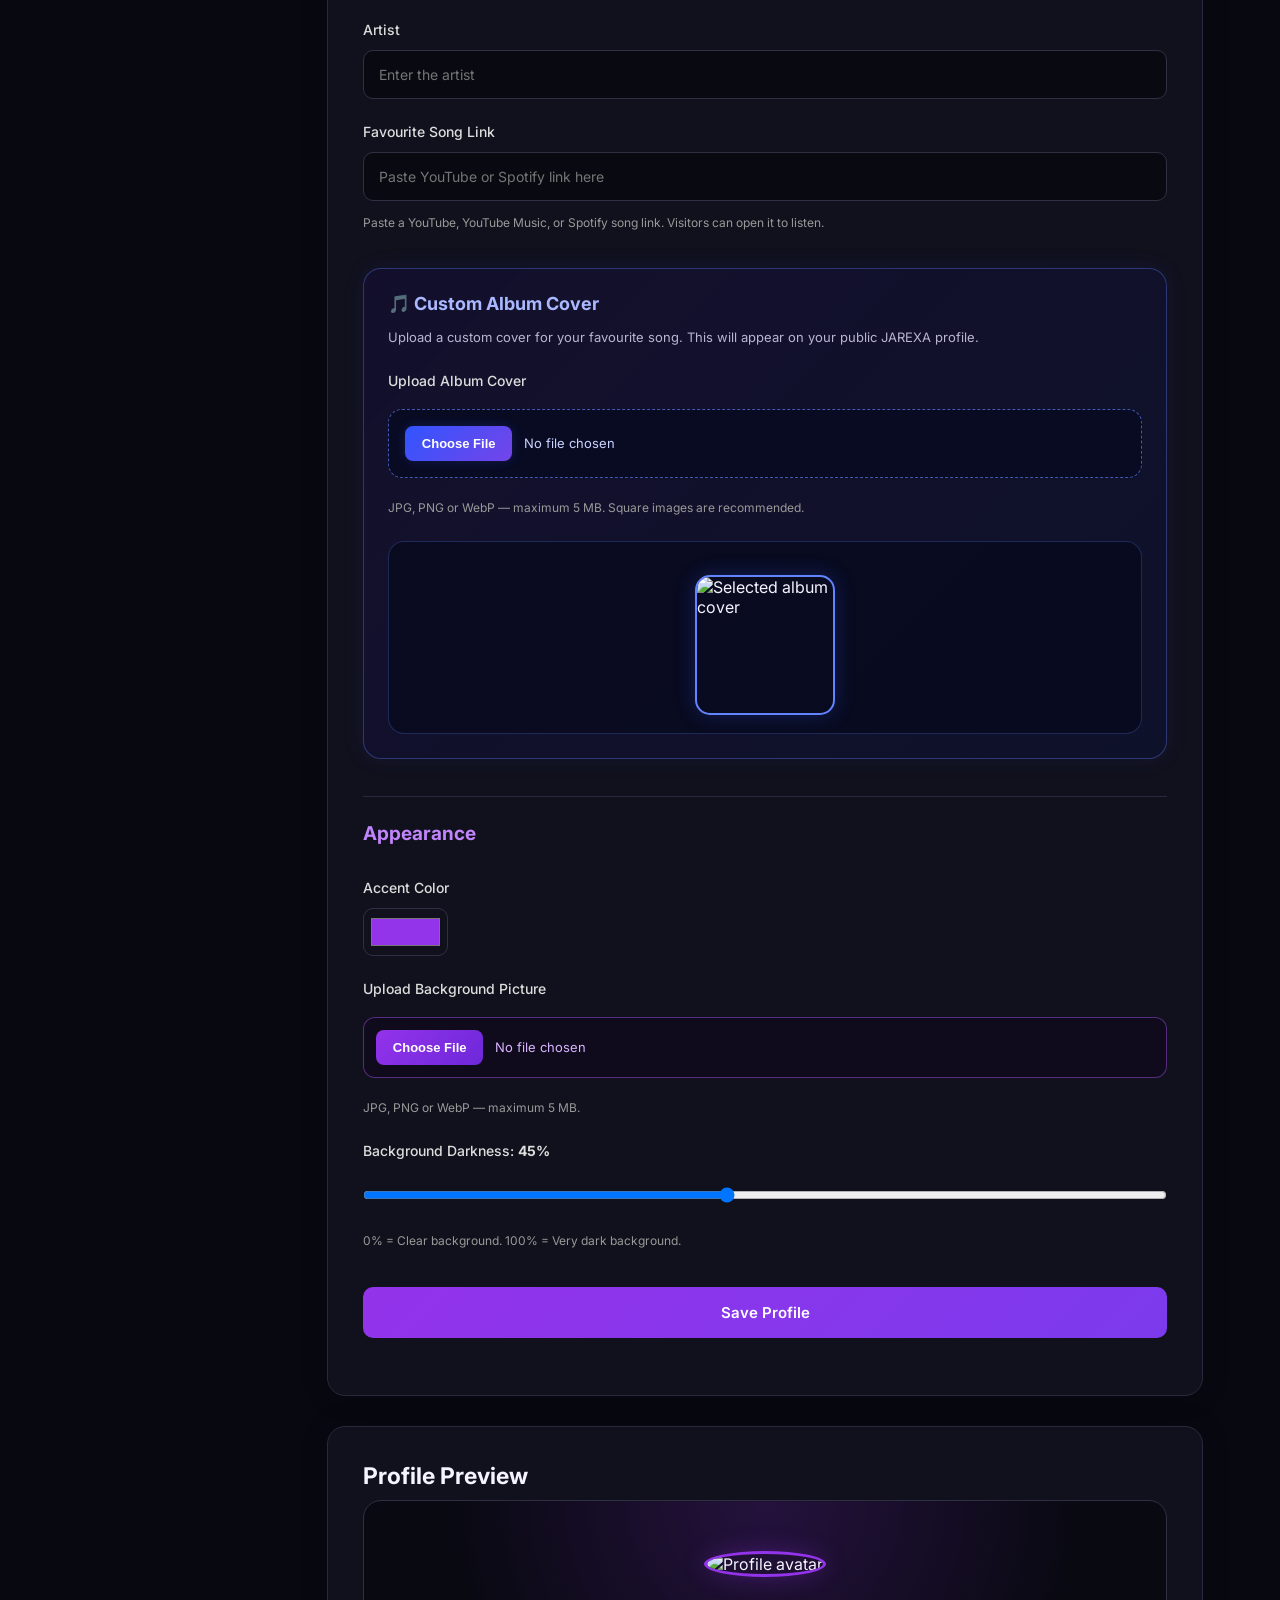
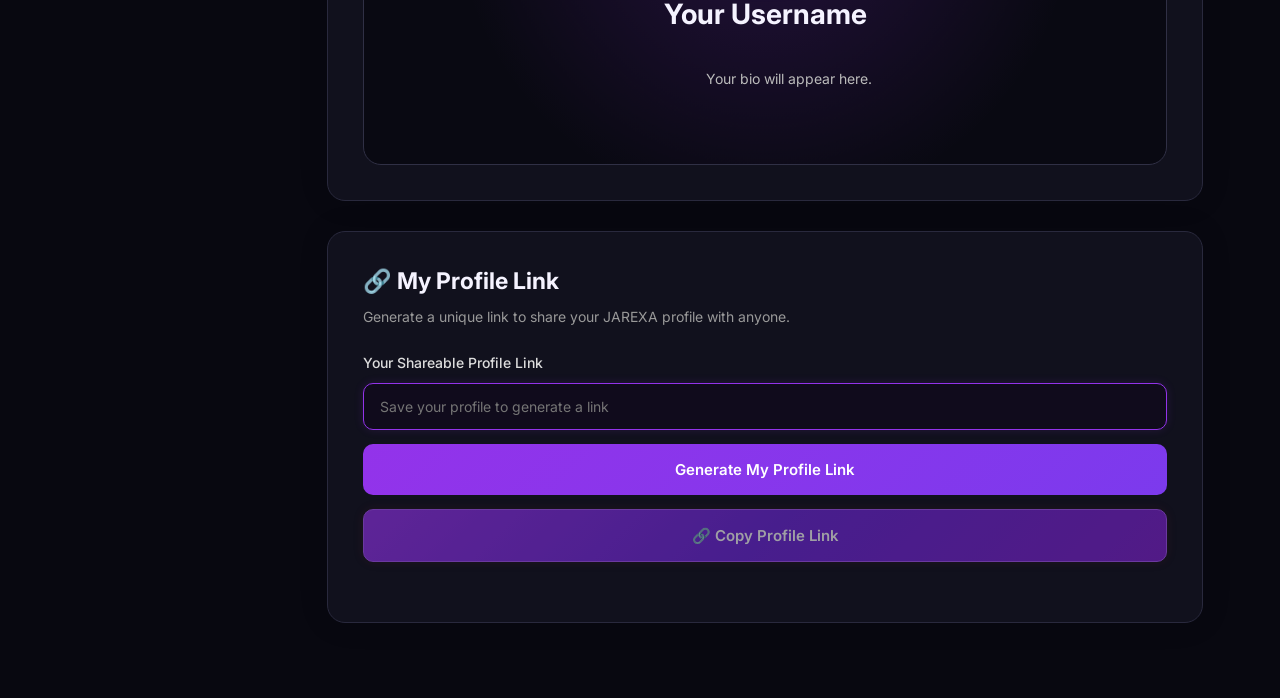
==== commit 2369364a: "Update JAREXA profile website" ====
--- a/dashboard.html
+++ b/dashboard.html
@@ -97,6 +97,18 @@
             maxlength="160"
           ></textarea>
 
+          <!-- LOCATION -->
+          <label for="profileLocation">
+            Location
+          </label>
+
+          <input
+            type="text"
+            id="profileLocation"
+            placeholder="Enter your location"
+            maxlength="60"
+          >
+
           <!-- AVATAR -->
           <label for="profileAvatar">
             Upload Profile Picture
@@ -155,6 +167,16 @@
               type="url"
               id="profileInstagram"
               placeholder="https://www.instagram.com/..."
+            >
+
+            <label for="profileTikTok">
+              TikTok Profile Link
+            </label>
+
+            <input
+              type="url"
+              id="profileTikTok"
+              placeholder="https://www.tiktok.com/@username"
             >
 
           </div>
@@ -285,6 +307,25 @@
               JPG, PNG or WebP — maximum 5 MB.
             </small>
 
+            <!-- BACKGROUND DARKNESS -->
+            <label for="profileBackgroundOverlay">
+              Background Darkness:
+              <strong id="backgroundOverlayValue">45%</strong>
+            </label>
+
+            <input
+              type="range"
+              id="profileBackgroundOverlay"
+              min="0"
+              max="100"
+              value="45"
+              step="1"
+            >
+
+            <small>
+              0% = Clear background. 100% = Very dark background.
+            </small>
+
           </div>
 
           <button
